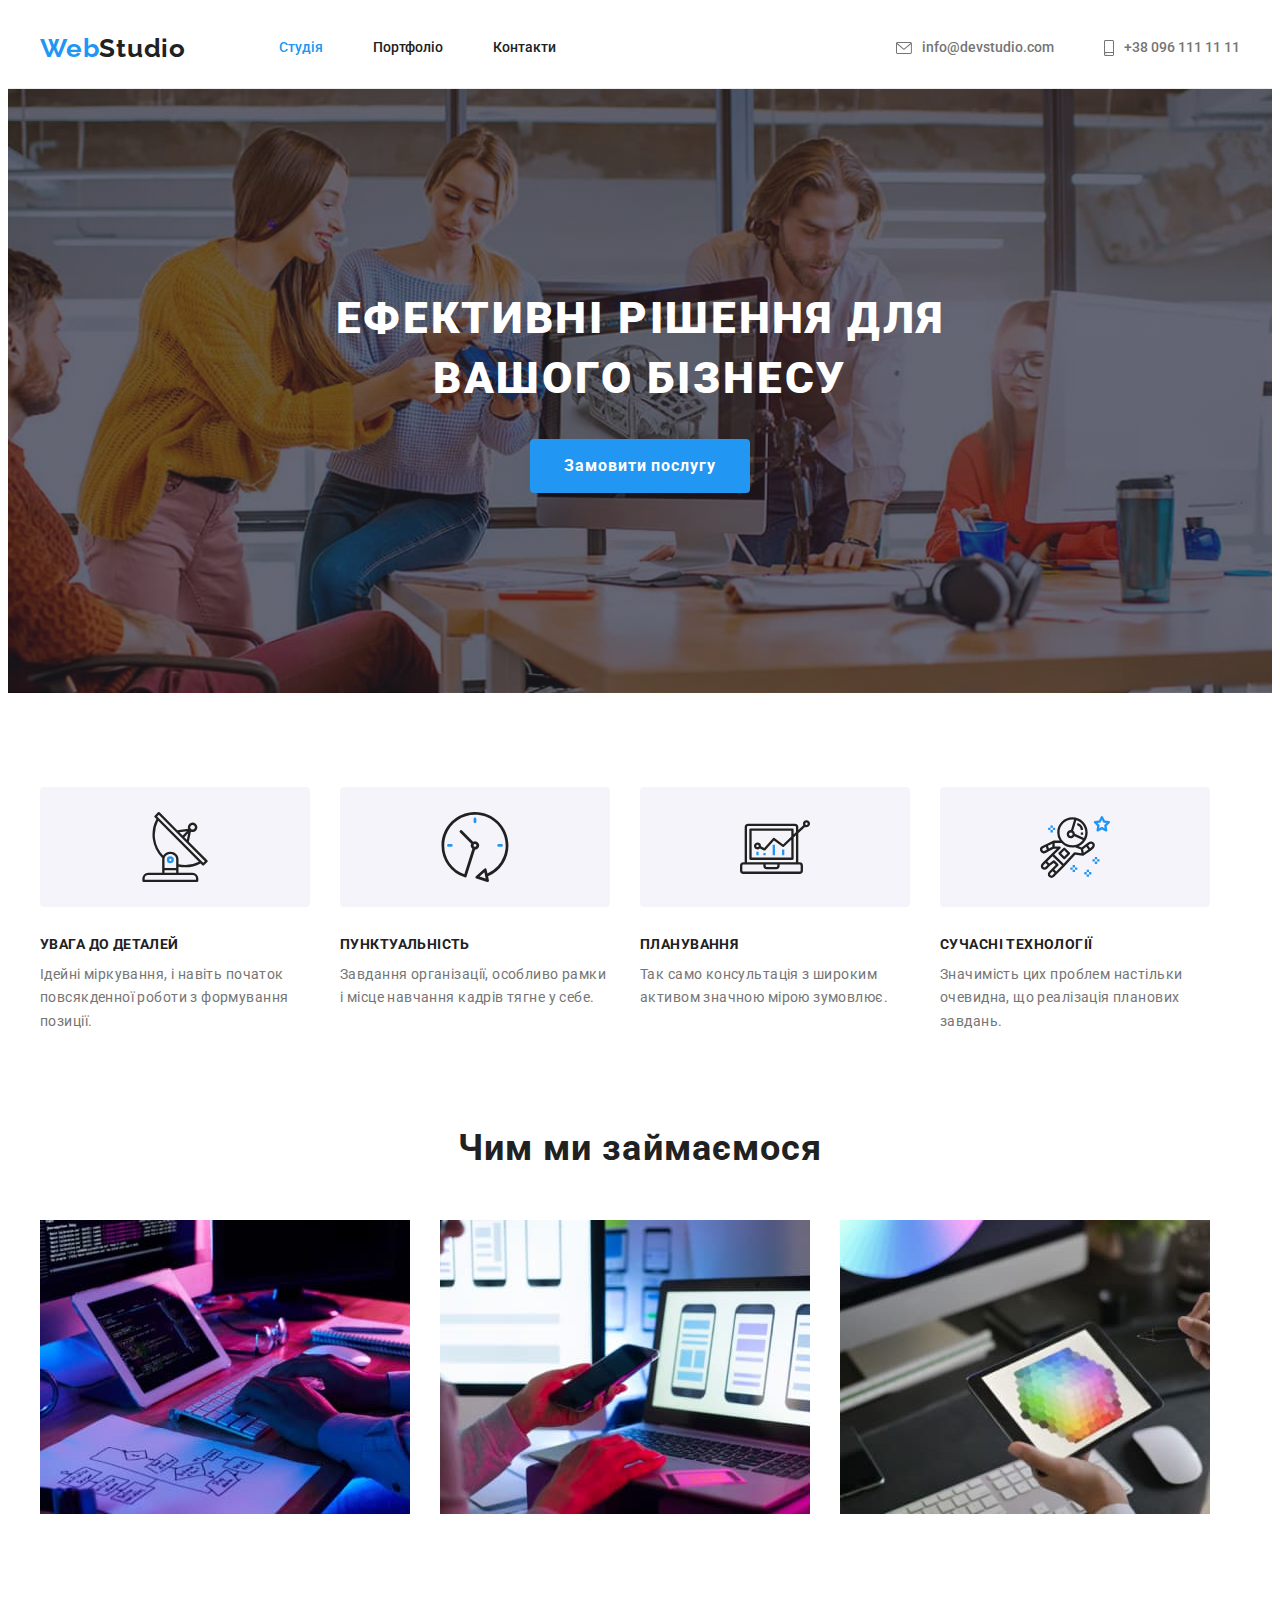
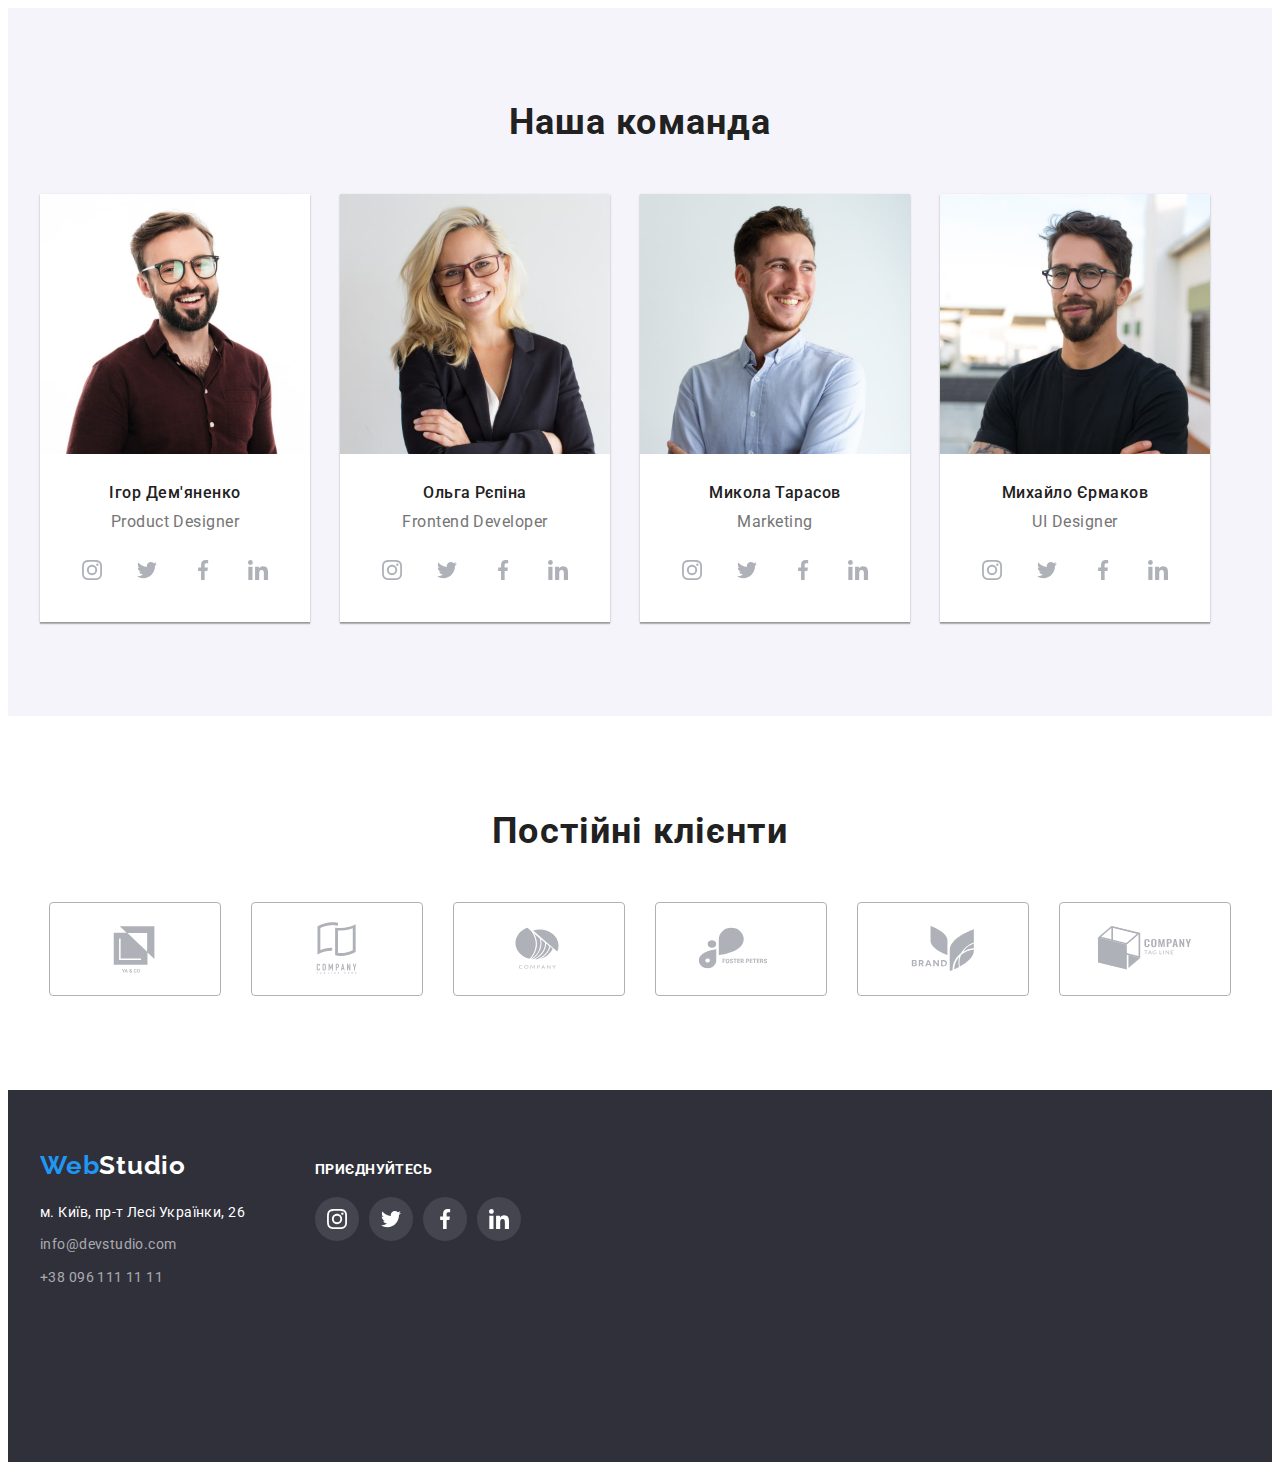
==== index.html @ f84f70e6 "add files" ====
<!DOCTYPE html>
<html lang="uk">
  <head>
    <meta charset="UTF-8" />
    <meta http-equiv="X-UA-Compatible" content="IE=edge" />
    <meta name="viewport" content="width=device-width, initial-scale=1.0" />
    <title>Студія</title>
    <link rel="preconnect" href="https://fonts.googleapis.com" />
    <link rel="preconnect" href="https://fonts.gstatic.com" crossorigin />
    <link
      href="https://fonts.googleapis.com/css2?family=Raleway:wght@700&family=Roboto:wght@400;500;700;900&display=swap"
      rel="stylesheet"
    />
    <link
      rel="stylesheet"
      href="https://cdnjs.cloudflare.com/ajax/libs/modern-normalize/1.1.0/modern-normalize.min.css"
      integrity="sha512-wpPYUAdjBVSE4KJnH1VR1HeZfpl1ub8YT/NKx4PuQ5NmX2tKuGu6U/JRp5y+Y8XG2tV+wKQpNHVUX03MfMFn9Q=="
      crossorigin="anonymous"
      referrerpolicy="no-referrer"
    />
    <link rel="stylesheet" href="./css/styles.css" />
  </head>
  <body>
    <header class="header">
      <div class="container main-nav">
        <nav class="header-navigation main-nav">
          <a class="header-logo" href="./index.html"
            ><span class="part-logo">Web</span>Studio</a
          >
          <ul class="nav-list list">
            <li class="nav-item">
              <a href="./index.html" class="nav-link current">Студія</a>
            </li>
            <li class="nav-item">
              <a href="./portfolio.html" class="nav-link">Портфоліо</a>
            </li>
            <li class="nav-item"><a href="#" class="nav-link">Контакти</a></li>
          </ul>
        </nav>
        <!--contacts header-->
        <ul class="header-list list">
          <li class="header-item">
            <a class="header-link" href="mailto:info@devstudio.com">
              <svg class="icon-mail" width="16px" height="12px">
                <use href="./image/symbol-defs.svg#icon-envelope-hover"></use>
              </svg>
              info@devstudio.com</a>
          </li>
          <li class="header-item"> 
            <a class="header-link" href="tel:+380961111111">
              <svg class="icon-smartphone" width="10px" height="16px">
                <use href="./image/symbol-defs.svg#icon-smartphone"></use>
              </svg>
              +38 096 111 11 11</a>
          </li>
        </ul>
      </div>
    </header>
    <main>
      <!--section caption-->
      <section class="hero">
        <div class="container">
          <h1 class="hero-title title">Ефективні рішення для вашого бізнесу</h1>
          <button type="button" class="hero-btn">Замовити послугу</button>
        </div>
      </section>
      <!--section our features-->
      <section class="features">
        <div class="container">
          <h2 class="visually-hidden title">Наші особливості</h2>
          <ul class="features-list list">
            <li class="features-item">
              <div class="bgr-icon">
                <svg class="icon-features" width="70px" height="70px">
                  <use href="./image/symbol-defs.svg#icon-antenna"></use>
                </svg>
              </div>
              <h3 class="features-subtitle title">Увага до деталей</h3>
              <p class="features-text text">
                Ідейні міркування, і навіть початок повсякденної роботи з
                формування позиції.
              </p>
            </li>
            <li class="features-item">
              <div class="bgr-icon">
                <svg class="icon-features" width="70px" height="70px">
                  <use href="./image/symbol-defs.svg#icon-clock"></use>
                </svg>
              </div>
              <h3 class="features-subtitle title">Пунктуальність</h3>
              <p class="features-text text">
                Завдання організації, особливо рамки і місце навчання кадрів
                тягне у себе.
              </p>
            </li>
            <li class="features-item">
              <div class="bgr-icon">
                <svg class="icon-features" width="70px" height="70px">
                  <use href="./image/symbol-defs.svg#icon-diagram"></use>
                </svg>
              </div>
              <h3 class="features-subtitle title">Планування</h3>
              <p class="features-text text">
                Так само консультація з широким активом значною мірою зумовлює.
              </p>
            </li>
            <li class="features-item">
              <div class="bgr-icon">
                <svg class="icon-features" width="70px" height="70px">
                  <use href="./image/symbol-defs.svg#icon-astronaut"></use>
                </svg>
              </div>
              <h3 class="features-subtitle title">Сучасні технології</h3>
              <p class="features-text text">
                Значимість цих проблем настільки очевидна, що реалізація
                планових завдань.
              </p>
            </li>
          </ul>
        </div>
      </section>
      <!--section our activities-->
      <section class="activities">
        <div class="container">
          <h2 class="activities-title title">Чим ми займаємося</h2>
          <ul class="activities-list list">
            <li class="activities-item">
              <img
                src="./image/programer.jpg"
                alt="Програміст набирає код"
                width="370"
              />
            </li>
            <li class="activities-item">
              <img
                src="./image/designer.jpg"
                alt="Дизайнер працює за ноутбуком"
                width="370"
              />
            </li>
            <li class="activities-item">
              <img
                src="./image/artist.jpg"
                alt="Креативний художник обирає колір"
                width="370"
              />
            </li>
          </ul>
        </div>
      </section>
      <!--section our team-->
      <section class="team">
        <div class="container">
          <h2 class="team-title title">Наша команда</h2>
          <ul class="team-list list">
            <li class="team-item">
              <img
                src="./image/igor.jpg"
                alt="Чоловік у сорочці та окулярах"
                width="270"
              />
              <div class="name-wrap">
                <h3 class="team-name title">Ігор Дем'яненко</h3>
                <p class="team-position text">Product Designer</p>
                <ul class="icon-list list">
                  <li class="icon-item item">
                    <a class="icon-link link" href="https://www.instagram.com/" target="_blank"
                rel="noopener noreferrer nofollow">
                      <svg class="icon-social-team">
                        <use href="./image/symbol-defs.svg#icon-instagram"></use>
                      </svg>
                    </a>
                  </li>
                  <li class="icon-item item">
                    <a class="icon-link link" href="https://twitter.com" target="_blank"
                rel="noopener noreferrer nofollow">
                      <svg class="icon-social-team">
                        <use href="./image/symbol-defs.svg#icon-twitter"></use>
                      </svg>
                    </a>
                  </li>
                  <li class="icon-item item">
                    <a class="icon-link link" href="https://facebook.com" target="_blank"
                rel="noopener noreferrer nofollow">
                      <svg class="icon-social-team">
                        <use href="./image/symbol-defs.svg#icon-facebook"></use>
                      </svg>
                    </a>
                  </li>
                  <li class="icon-item item">
                    <a class="icon-link link" href="https://www.linkedin.com/" target="_blank"
                rel="noopener noreferrer nofollow">
                      <svg class="icon-social-team">
                        <use href="./image/symbol-defs.svg#icon-linkedin"></use>
                      </svg>
                    </a>
                  </li>
                </ul>
              </div>
            </li>
            <li class="team-item">
              <img src="./image/olga.jpg" alt="Жінка в окулярах" width="270" />
              <div class="name-wrap">
                <h3 class="team-name title">Ольга Рєпіна</h3>
                <p class="team-position text">Frontend Developer</p>
                <ul class="icon-list list">
                  <li class="icon-item item">
                    <a class="icon-link link" href="https://www.instagram.com/" target="_blank"
                rel="noopener noreferrer nofollow">
                      <svg class="icon-social-team">
                        <use href="./image/symbol-defs.svg#icon-instagram"></use>
                      </svg>
                    </a>
                  </li>
                  <li class="icon-item item">
                    <a class="icon-link link" href="https://twitter.com" target="_blank"
                rel="noopener noreferrer nofollow">
                      <svg class="icon-social-team">
                        <use href="./image/symbol-defs.svg#icon-twitter"></use>
                      </svg>
                    </a>
                  </li>
                  <li class="icon-item item">
                    <a class="icon-link link" href="https://facebook.com" target="_blank"
                rel="noopener noreferrer nofollow">
                      <svg class="icon-social-team">
                        <use href="./image/symbol-defs.svg#icon-facebook"></use>
                      </svg>
                    </a>
                  </li>
                  <li class="icon-item item">
                    <a class="icon-link link" href="https://www.linkedin.com/" target="_blank"
                rel="noopener noreferrer nofollow">
                      <svg class="icon-social-team">
                        <use href="./image/symbol-defs.svg#icon-linkedin"></use>
                      </svg>
                    </a>
                  </li>
                </ul>
              </div>
            </li>
            <li class="team-item">
              <img
                src="./image/nick.jpg"
                alt="Чоловік у світлій сорочці"
                width="270"
              />
              <div class="name-wrap">
                <h3 class="team-name title">Микола Тарасов</h3>
                <p class="team-position text">Marketing</p>
                <ul class="icon-list list">
                  <li class="icon-item item">
                    <a class="icon-link link" href="https://www.instagram.com/" target="_blank"
                rel="noopener noreferrer nofollow">
                      <svg class="icon-social-team">
                        <use href="./image/symbol-defs.svg#icon-instagram"></use>
                      </svg>
                    </a>
                  </li>
                  <li class="icon-item item">
                    <a class="icon-link link" href="https://twitter.com" target="_blank"
                rel="noopener noreferrer nofollow">
                      <svg class="icon-social-team">
                        <use href="./image/symbol-defs.svg#icon-twitter"></use>
                      </svg>
                    </a>
                  </li>
                  <li class="icon-item item">
                    <a class="icon-link link" href="https://facebook.com" target="_blank"
                rel="noopener noreferrer nofollow">
                      <svg class="icon-social-team">
                        <use href="./image/symbol-defs.svg#icon-facebook"></use>
                      </svg>
                    </a>
                  </li>
                  <li class="icon-item item">
                    <a class="icon-link link" href="https://www.linkedin.com/" target="_blank"
                rel="noopener noreferrer nofollow">
                      <svg class="icon-social-team">
                        <use href="./image/symbol-defs.svg#icon-linkedin"></use>
                      </svg>
                    </a>
                  </li>
                </ul>
              </div>
            </li>
            <li class="team-item">
              <img
                src="./image/michael.jpg"
                alt="Чоловік у футболці та окулярах"
                width="270"
              />
              <div class="name-wrap">
                <h3 class="team-name title">Михайло Єрмаков</h3>
                <p class="team-position text">UI Designer</p>
                <ul class="icon-list list">
                  <li class="icon-item item">
                    <a class="icon-link link" href="https://www.instagram.com/" target="_blank"
                rel="noopener noreferrer nofollow">
                      <svg class="icon-social-team">
                        <use href="./image/symbol-defs.svg#icon-instagram"></use>
                      </svg>
                    </a>
                  </li>
                  <li class="icon-item item">
                    <a class="icon-link link" href="https://twitter.com" target="_blank"
                rel="noopener noreferrer nofollow">
                      <svg class="icon-social-team">
                        <use href="./image/symbol-defs.svg#icon-twitter"></use>
                      </svg>
                    </a>
                  </li>
                  <li class="icon-item item">
                    <a class="icon-link link" href="https://facebook.com" target="_blank"
                rel="noopener noreferrer nofollow">
                      <svg class="icon-social-team">
                        <use href="./image/symbol-defs.svg#icon-facebook"></use>
                      </svg>
                    </a>
                  </li>
                  <li class="icon-item item">
                    <a class="icon-link link" href="https://www.linkedin.com/" target="_blank"
                rel="noopener noreferrer nofollow">
                      <svg class="icon-social-team">
                        <use href="./image/symbol-defs.svg#icon-linkedin"></use>
                      </svg>
                    </a>
                  </li>
                </ul>
              </div>
            </li>
          </ul>
        </div>
      </section>
      <section  class="customers">
        <div class="container">
          <h2 class="title-customers">Постійні клієнти</h2>
          <ul class="list-customers list">
            <li class="item-customers item">
              <a class="link-customers link" href="#">
                <svg class="icon-customers">
                  <use href="./image/symbol-defs.svg#icon-ya-co"></use>
                </svg>
              </a>
            </li>
            <li class="item-customers item">
              <a class="link-customers link" href="#">
                <svg class="icon-customers">
                  <use href="./image/symbol-defs.svg#icon-com-tag-line"></use>
                </svg>
              </a>
            </li>
            <li class="item-customers item">
              <a class="link-customers link" href="#">
                <svg class="icon-customers">
                  <use href="./image/symbol-defs.svg#icon-company"></use>
                </svg>
              </a>
            </li>
            <li class="item-customers item">
              <a class="link-customers link" href="#">
                <svg class="icon-customers">
                  <use href="./image/symbol-defs.svg#icon-foster-peters"></use>
                </svg>
              </a>
            </li>
            <li class="item-customers item">
              <a class="link-customers link" href="#">
                <svg class="icon-customers">
                  <use href="./image/symbol-defs.svg#icon-brand"></use>
                </svg>
              </a>
            </li>
            <li class="item-customers item">
              <a class="link-customers link" href="#">
                <svg class="icon-customers">
                  <use href="./image/symbol-defs.svg#icon-tag-line"></use>
                </svg>
              </a>
            </li>
          </ul>
        </div>
      </section>
    </main>
    <!--contacts footer-->
    <footer class="footer">
      <div class="footer-wrap container">
        <div class="footer-contacts">
          <a class="footer-logo" href="./index.html">
            <span class="footer-part-logo">Web</span>Studio</a>
          <address class="footer-address">
            <ul class="footer-list list">
              <li class="footer-item">
                <a
                  class="address-name"
                  href="https://goo.gl/maps/CPtrU1FHBa2aNyZL9"
                  target="_blank"
                  rel="noopener noreferrer nofollow"
                  >м. Київ, пр-т Лесі Українки, 26</a
                >
              </li>
              <li class="footer-item">
                <a class="footer-link" href="mailto:info@devstudio.com"
                  >info@devstudio.com</a
                >
              </li>
              <li class="footer-item">
                <a class="footer-link" href="tel:+380961111111"
                  >+38 096 111 11 11</a
                >
              </li>
            </ul>
          </address>
        </div>
        <div class="footer-social">
          <h2 class="title-social">Приєднуйтесь</h2>
          <ul class="icon-list-footer list">
            <li class="icon-item-footer item">
              <a class="icon-link-footer link" href="https://www.instagram.com/" target="_blank"
                rel="noopener noreferrer nofollow">
                <svg class="icon-social-footer">
                  <use href="./image/symbol-defs.svg#icon-instagram"></use>
                </svg>
              </a>
            </li>
            <li class="icon-item-footer item">
              <a class="icon-link-footer link" href="https://twitter.com" target="_blank"
                rel="noopener noreferrer nofollow">
                <svg class="icon-social-footer">
                  <use href="./image/symbol-defs.svg#icon-twitter"></use>
                </svg>
              </a>
            </li>
            <li class="icon-item-footer item">
              <a class="icon-link-footer link" href="https://facebook.com" target="_blank"
                rel="noopener noreferrer nofollow">
                <svg class="icon-social-footer">
                  <use href="./image/symbol-defs.svg#icon-facebook"></use>
                </svg>
              </a>
            </li>
            <li class="icon-item-footer item">
              <a class="icon-link-footer link" href="https://www.linkedin.com/" target="_blank"
                rel="noopener noreferrer nofollow">
                <svg class="icon-social-footer">
                  <use href="./image/symbol-defs.svg#icon-linkedin"></use>
                </svg>
              </a>
            </li>
          </ul>
        </div>
      </div>
    </footer>
  </body>
</html>
---- css/styles.css ----
/*html {
  box-sizing: border-box;
}

*,
*::before,
*::after {
  box-sizing: inherit;
}*/

:root {
  --primary-text-color: #212121;
  --secondary-text-color: #757575;
  --transparent-text-color: rgba(255, 255, 255, 0.6);

  --white-color: #ffffff;
  --blue-color: #2196f3;

  --secondary-background-color: #2f303a;
  --section-background-color: #f5f4fa;
  --accent-btn-background-color: #188ce8;

  --border-header-color: #ececec;
  --border-carts-color: #eeeeee;

  --icon-color: #AFB1B8;
  --icon-bgr-soc: rgba(255, 255, 255, 0.1);

  --card-set-gap: 30px;
}

/*------------BODY------------*/
body {
  font-family: "Roboto", sans-serif;
  color: var(--primary-text-color);
  background-color: var(--white-color);
}

img {
  display: block;
  max-width: 100%;
  height: auto;
}

p,
h1,
h2,
h3,
h4,
h5,
h6 {
  margin: 0;
}

ul,
ol {
  margin: 0;
  padding-left: 0;
}

/*-----------Utilities-----------*/

.list {
  list-style-type: none;
}

.container {
  width: 1200px;
  margin-left: auto;
  margin-right: auto;
  padding-left: 15px;
  padding-right: 15px;
  /*background-color: rgb(127, 214, 210);*/

  
}

/*------------HEADER------------*/
.header {
  border-bottom: 1px solid var(--border-header-color);
}

.nav-list .nav-link.current {
  color: var(--blue-color);
}

.main-nav {
  display: flex;
  align-items: center;
}

.header-logo {
  margin-right: 93px;

  font-family: "Raleway", sans-serif;
  font-weight: 700;
  font-size: 26px;
  line-height: 1.19;
  text-decoration: none;
  letter-spacing: 0.03em;
  color: var(--primary-text-color);
}

.part-logo {
  color: var(--blue-color);
}

.nav-list {
  display: flex;
}

.nav-item + .nav-item {
  margin-left: 50px;
}

.nav-link:hover,
.nav-link:focus {
  color: var(--blue-color);
}

.nav-link {
  display: block;
  padding-top: 32px;
  padding-bottom: 32px;

  text-decoration: none;
  font-weight: 500;
  font-size: 14px;
  line-height: 1.14;
  color: var(--primary-text-color);
}

.header-list {
  margin-left: auto;
  display: flex;
  align-items: center;
}

.header-item + .header-item {
  margin-left: 50px;
}

.header-item {
  list-style-type: none;
}

.header-link {
  display: flex;
  align-items: center;
  padding-top: 32px;
  padding-bottom: 32px;
  gap: 10px;

  text-decoration: none;
  font-weight: 500;
  font-size: 14px;
  line-height: 1.14;
  color: var(--secondary-text-color);
  background-size: contain;
}


.icon-mail, .icon-smartphone {
  fill: currentColor;
}

.header-link:hover,
.header-link:focus {
  color: var(--blue-color);
}

/*------------FOOTER-----------*/
.footer {
  background-color: var(--secondary-background-color);
  height: 252px;
  padding-top: 60px;
  padding-bottom: 60px;
}

.footer-wrap {
  display: flex;
  align-items: baseline;
}

.footer-contacts {
  margin-right: 70px;
}

.footer-logo {
  font-family: "Raleway", sans-serif;
  font-weight: 700;
  font-size: 26px;
  line-height: 1.19;
  text-decoration: none;
  letter-spacing: 0.03em;
  color: var(--white-color);
}

.footer-part-logo {
  color: var(--blue-color);
}

.footer-address {
  margin-top: 20px;
}

.address-name:hover,
.address-name:focus {
  color: var(--blue-color);
}

.address-name {
  text-decoration: none;
  font-style: normal;
  font-size: 14px;
  line-height: 1.71;
  letter-spacing: 0.03em;
  color: var(--white-color);
}

.footer-item + .footer-item {
  margin-top: 9px;
}

.footer-item {
  text-decoration: none;
}

.footer-link {
  text-decoration: none;
  font-style: normal;
  font-size: 14px;
  line-height: 1.71;
  letter-spacing: 0.03em;
  color: var(--transparent-text-color);
}

.footer-link:hover,
.footer-link:focus {
  color: var(--blue-color);
}

.title-social {
  margin-bottom: 20px;

  font-weight: 700;
  font-size: 14px;
  line-height: 16px;
  letter-spacing: 0.03em;
  text-transform: uppercase;
  color: var(--white-color);
}

.icon-list-footer {
  display: flex;
  justify-content: space-between;
  gap: 10px;

}

.icon-item-footer {
  display: flex;
  width: 44px;
  height: 44px;
}

.icon-link-footer {
  display: flex;
  align-items: center;
  justify-content: center;
  border-radius: 50%;

  margin-bottom: var(--card-set-gap);
  width: 44px;
  height: 44px;
  color: var(--white-color);
  background-color: var(--icon-bgr-soc);
}

.icon-link-footer:hover,
.icon-link-footer:focus {
  background-color: var(--blue-color);
}

.icon-social-footer {
  fill: currentColor;
  width: 20px;
  height: 20px;
}

/*------------------------------------СТУДІЯ-----------------------------------*/

/*------------HERO------------*/
.hero {
  background-color: #C4C4C4;;
  background-image: linear-gradient(
    rgba(47, 48, 58, 0.4),
    rgba(47, 48, 58, 0.4)), 
    url("../image/Img.jpg"); 
  background-position: center;
  background-size: cover;
  background-repeat: no-repeat;

  max-width: 1600px;

  margin-left: auto;
  margin-right: auto;
  padding-top: 200px;
  padding-bottom: 200px;
  text-align: center;
}

.hero-title {
  flex-wrap: wrap;
  margin-right: auto;
  margin-left: auto;
  margin-bottom: var(--card-set-gap);

  max-width: 696px;
  font-weight: 900;
  font-size: 44px;
  line-height: 1.36;
  text-align: center;
  letter-spacing: 0.06em;
  text-transform: uppercase;
  color: var(--white-color);
}

.hero-btn:hover,
.hero-btn:focus {
  background-color: var(--accent-btn-background-color);
  cursor: pointer;
  border-color: transparent;
}

.hero-btn {
padding: 10px 32px;

  border-radius: 4px;
  border-color: transparent;
  font-family: inherit;
  font-weight: 700;
  font-size: 16px;
  line-height: 1.87;
  letter-spacing: 0.06em;
  color: var(--white-color);
  background-color: var(--blue-color);
}

/*------------------ПРИХОВАНИЙ ЗАГОЛОВОК------------*/
.visually-hidden {
  position: absolute;
  white-space: nowrap;
  width: 1px;
  height: 1px;
  overflow: hidden;
  border: 0;
  padding: 0;
  clip: rect(0 0 0 0);
  clip-path: inset(50%);
  margin: -1px;
}

/*------------OUR FEATURES------------*/
.features {
  padding-top: 94px;
  padding-bottom: 94px;
}

.features-list {
  display: flex;
  flex-wrap: wrap;
}

.features-item + .features-item {
  margin-left: var(--card-set-gap);
}

.features-item {
  list-style-type: none;
  width: 270px;
}

.bgr-icon {
  display: flex;
  align-items: center;
  justify-content: center;
  
  margin-bottom: var(--card-set-gap);
  height: 120px;
  background: var(--section-background-color);
  border-radius: 4px;
}


.features-subtitle {
  margin-bottom: 10px;

  font-size: 14px;
  line-height: 1.14;
  letter-spacing: 0.03em;
  text-transform: uppercase;
}

.features-text {
  font-size: 14px;
  line-height: 1.71;
  letter-spacing: 0.03em;
  color: var(--secondary-text-color);
}

/*------------OUR ACTIVITIES-----------*/
.activities {
  padding-bottom: 94px;
}

.activities-list {
  display: flex;
}

.activities-item + .activities-item {
  margin-left: var(--card-set-gap);
}

.activities-title {
  margin-bottom: 50px;

  font-size: 36px;
  line-height: 1.16;
  text-align: center;
  letter-spacing: 0.03em;
}

.activities-item {
  list-style-type: none;
}

/*------------OUR TEAM-----------*/
.team {
  background-color: var(--section-background-color);
  padding-top: 94px;
  padding-bottom: 94px;
}

.team-list {
  display: flex;
}

.team-item + .team-item {
  margin-left: var(--card-set-gap);
}

.team-title {
  margin-bottom: 50px;

  font-size: 36px;
  line-height: 1.16;
  text-align: center;
  letter-spacing: 0.03em;
}

.team-item {
  list-style-type: none;
  background-color: var(--white-color);
  box-shadow: 0px 1px 3px rgba(0, 0, 0, 0.12), 0px 1px 1px rgba(0, 0, 0, 0.14), 0px 2px 1px rgba(0, 0, 0, 0.2);
}

.name-wrap {
  padding: var(--card-set-gap);
}

.team-name {
  margin-bottom: 10px;

  font-weight: 500;
  font-size: 16px;
  line-height: 1.18;
  text-align: center;
  letter-spacing: 0.03em;
}

.team-position {
  font-size: 16px;
  line-height: 1.18;
  color: var(--secondary-text-color);
  text-align: center;
  letter-spacing: 0.03em;
  margin-bottom: 16px;
}

.icon-list {
display: flex;
justify-content: space-between;
gap: 10px;

}

.icon-item {
  display: flex;
  width: 44px;
  height: 44px;
}

.icon-link {
  display: flex;
  align-items: center;
  justify-content: center;
  border-radius: 50%;

  width: 44px;
  height: 44px;
  color: var(--icon-color);
}

.icon-link:hover,
.icon-link:focus {
  background-color: var(--blue-color);
  color: var(--white-color);
}  

.icon-social-team {
  fill: currentColor;
  width: 20px;
  height: 20px;
}

/*----------Regular customers------------------*/

.customers {
  padding-top: 94px;
  padding-bottom: 94px;
}

.title-customers {
  margin-bottom: 50px;

  font-weight: 700;
  font-size: 36px;
  line-height: 42px;
  text-align: center;
  letter-spacing: 0.03em;
}

.list-customers {
  display: flex;
  justify-content: center;
  margin-right: auto;
  margin-left: auto;
}

.item-customers + .item-customers {
  margin-left: var(--card-set-gap);
}

.link-customers {
  display: flex;
  align-items: center;
  justify-content: center;
  width: 170px;
  height: 92px;
  border: 1px solid var(--icon-color);
  border-radius: 4px;
  color: var(--icon-color);
}

.link-customers:hover,
.link-customers:focus {
border-color: var(--blue-color);
color: var(--blue-color);
}

.icon-customers {
  fill: currentColor;
  width: 106px;
  height: 60px;
}



/*----------------------------------ПОРТФОЛІО--------------------------------*/

/*----------section main-------------*/
.section {
  padding-top: 94px;
  padding-bottom: 94px;
}

.list-btn {
  display: flex;
  align-items: center;
  justify-content: center;
  margin-right: auto;
  margin-left: auto;
  margin-bottom: 50px;

  list-style-type: none;
}

.item-btn + .item-btn {
  margin-left: 8px;
}

.btn-filter:hover,
.btn-filter:focus {
  background-color: var(--blue-color);
  color: var(--white-color);
  cursor: pointer;
  border-color: transparent;
  box-shadow: 0px 3px 1px rgba(0, 0, 0, 0.1), 0px 1px 2px rgba(0, 0, 0, 0.08), 0px 2px 2px rgba(0, 0, 0, 0.12);
}

.list-btn .btn-filter.current {
  background-color: var(--blue-color);
}

.btn-filter {
  border-radius: 4px;
  border-color: transparent;
  padding: 6px 22px;

  font-family: inherit;
  font-weight: 500;
  font-size: 16px;
  line-height: 1.62;
  text-align: center;
  letter-spacing: 0.03em;
  background-color: var(--section-background-color);
}

.list-projects {
  display: flex;
  flex-wrap: wrap;
  list-style-type: none;

  margin-left: calc(-1 * var(--card-set-gap));
  margin-top: calc(-1 * var(--card-set-gap));
}

.item-projects {
  flex-basis: calc(100% / 3 - var(--card-set-gap));

  margin-left: var(--card-set-gap);
  margin-top: var(--card-set-gap);
}

.link-projects {
  display: block;
  text-decoration: none;
}

.cart-content {
  padding: 20px 24px;  
  border-left: 1px solid var(--border-carts-color);
  border-right: 1px solid var(--border-carts-color);
  border-bottom: 1px solid var(--border-carts-color);
}

.link-projects:focus,
.link-projects:hover {
  box-shadow: 0px 1px 1px rgba(0, 0, 0, 0.12), 0px 4px 4px rgba(0, 0, 0, 0.06), 1px 4px 6px rgba(0, 0, 0, 0.16);
}

.subtitle-projects {
  margin-bottom: 4px;
  font-size: 18px;
  line-height: 2;
  letter-spacing: 0.06em;
  color: var(--primary-text-color);
}

.text-projects {
  font-size: 16px;
  line-height: 1.88;
  letter-spacing: 0.03em;
  color: var(--secondary-text-color);
}
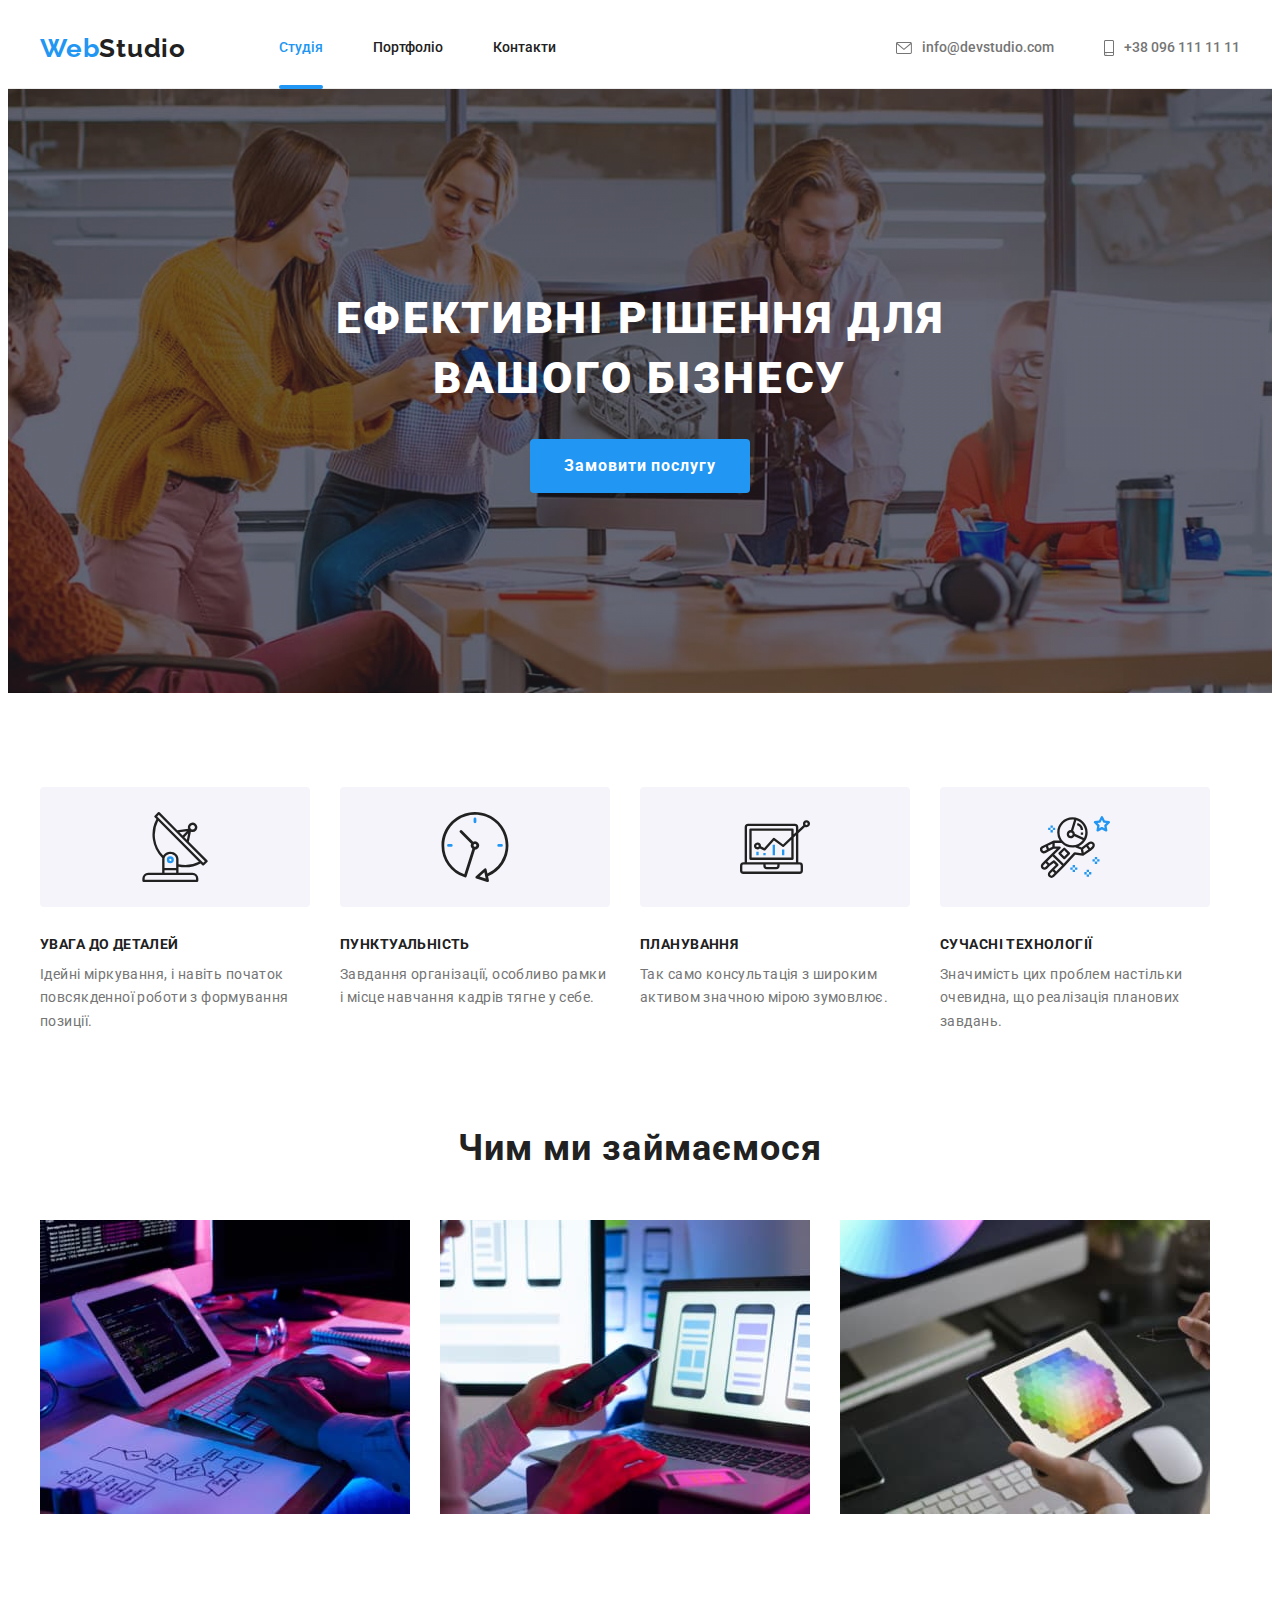
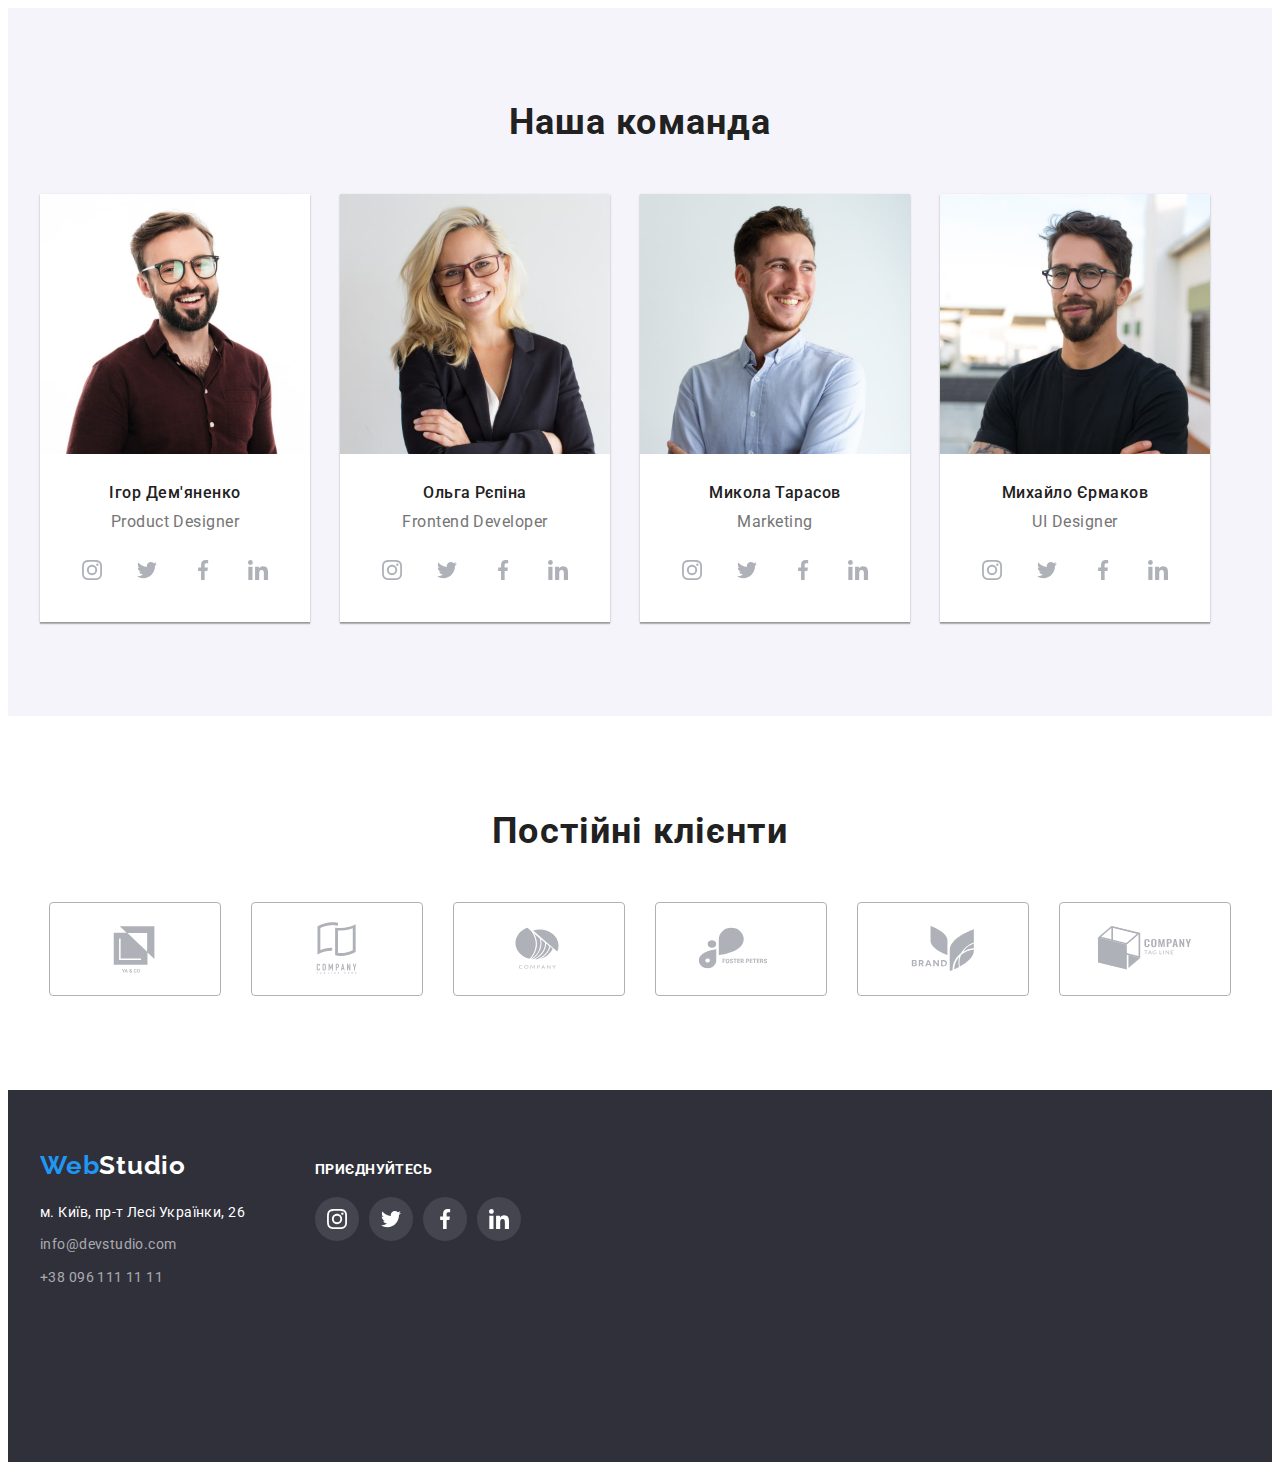
==== commit 4ba37e4f: "add animation" ====
--- a/index.html
+++ b/index.html
@@ -29,25 +29,25 @@
           >
           <ul class="nav-list list">
             <li class="nav-item">
-              <a href="./index.html" class="nav-link current">Студія</a>
+              <a href="./index.html" class="nav-link current link">Студія</a>
             </li>
             <li class="nav-item">
-              <a href="./portfolio.html" class="nav-link">Портфоліо</a>
-            </li>
-            <li class="nav-item"><a href="#" class="nav-link">Контакти</a></li>
+              <a href="./portfolio.html" class="nav-link link">Портфоліо</a>
+            </li>
+            <li class="nav-item"><a href="#" class="nav-link link">Контакти</a></li>
           </ul>
         </nav>
         <!--contacts header-->
         <ul class="header-list list">
           <li class="header-item">
-            <a class="header-link" href="mailto:info@devstudio.com">
+            <a class="header-link link" href="mailto:info@devstudio.com">
               <svg class="icon-mail" width="16px" height="12px">
                 <use href="./image/symbol-defs.svg#icon-envelope-hover"></use>
               </svg>
               info@devstudio.com</a>
           </li>
           <li class="header-item"> 
-            <a class="header-link" href="tel:+380961111111">
+            <a class="header-link link" href="tel:+380961111111">
               <svg class="icon-smartphone" width="10px" height="16px">
                 <use href="./image/symbol-defs.svg#icon-smartphone"></use>
               </svg>
@@ -400,12 +400,12 @@
                 >
               </li>
               <li class="footer-item">
-                <a class="footer-link" href="mailto:info@devstudio.com"
+                <a class="footer-link link" href="mailto:info@devstudio.com"
                   >info@devstudio.com</a
                 >
               </li>
               <li class="footer-item">
-                <a class="footer-link" href="tel:+380961111111"
+                <a class="footer-link link" href="tel:+380961111111"
                   >+38 096 111 11 11</a
                 >
               </li>
--- a/css/styles.css
+++ b/css/styles.css
@@ -23,10 +23,11 @@
   --border-header-color: #ececec;
   --border-carts-color: #eeeeee;
 
-  --icon-color: #AFB1B8;
+  --icon-color: #afb1b8;
   --icon-bgr-soc: rgba(255, 255, 255, 0.1);
 
   --card-set-gap: 30px;
+  --card-background-color: rgba(33, 150, 243, 0.9);
 }
 
 /*------------BODY------------*/
@@ -71,8 +72,6 @@
   padding-left: 15px;
   padding-right: 15px;
   /*background-color: rgb(127, 214, 210);*/
-
-  
 }
 
 /*------------HEADER------------*/
@@ -123,11 +122,26 @@
   padding-top: 32px;
   padding-bottom: 32px;
 
+  position: relative;
+
   text-decoration: none;
   font-weight: 500;
   font-size: 14px;
   line-height: 1.14;
   color: var(--primary-text-color);
+  transition: color 250ms cubic-bezier(0.4, 0, 0.2, 1);
+}
+
+.nav-link.current::after {
+  content: "";
+  position: absolute;
+  width: 100%;
+  height: 4px;
+  background-color: var(--blue-color);
+  border-radius: 2px;
+  left: 0;
+  /* top: 96% */
+  bottom: -1%;
 }
 
 .header-list {
@@ -157,10 +171,11 @@
   line-height: 1.14;
   color: var(--secondary-text-color);
   background-size: contain;
-}
-
-
-.icon-mail, .icon-smartphone {
+  transition: color 250ms cubic-bezier(0.4, 0, 0.2, 1);
+}
+
+.icon-mail,
+.icon-smartphone {
   fill: currentColor;
 }
 
@@ -216,6 +231,7 @@
   line-height: 1.71;
   letter-spacing: 0.03em;
   color: var(--white-color);
+  transition: color 250ms cubic-bezier(0.4, 0, 0.2, 1);
 }
 
 .footer-item + .footer-item {
@@ -233,6 +249,7 @@
   line-height: 1.71;
   letter-spacing: 0.03em;
   color: var(--transparent-text-color);
+  transition: color 250ms cubic-bezier(0.4, 0, 0.2, 1);
 }
 
 .footer-link:hover,
@@ -255,7 +272,6 @@
   display: flex;
   justify-content: space-between;
   gap: 10px;
-
 }
 
 .icon-item-footer {
@@ -275,6 +291,7 @@
   height: 44px;
   color: var(--white-color);
   background-color: var(--icon-bgr-soc);
+  transition: background-color 250ms cubic-bezier(0.4, 0, 0.2, 1);
 }
 
 .icon-link-footer:hover,
@@ -292,11 +309,12 @@
 
 /*------------HERO------------*/
 .hero {
-  background-color: #C4C4C4;;
+  background-color: #c4c4c4;
   background-image: linear-gradient(
-    rgba(47, 48, 58, 0.4),
-    rgba(47, 48, 58, 0.4)), 
-    url("../image/Img.jpg"); 
+      rgba(47, 48, 58, 0.4),
+      rgba(47, 48, 58, 0.4)
+    ),
+    url("../image/Img.jpg");
   background-position: center;
   background-size: cover;
   background-repeat: no-repeat;
@@ -334,7 +352,7 @@
 }
 
 .hero-btn {
-padding: 10px 32px;
+  padding: 10px 32px;
 
   border-radius: 4px;
   border-color: transparent;
@@ -345,6 +363,7 @@
   letter-spacing: 0.06em;
   color: var(--white-color);
   background-color: var(--blue-color);
+  transition: background-color 250ms cubic-bezier(0.4, 0, 0.2, 1);
 }
 
 /*------------------ПРИХОВАНИЙ ЗАГОЛОВОК------------*/
@@ -385,13 +404,12 @@
   display: flex;
   align-items: center;
   justify-content: center;
-  
+
   margin-bottom: var(--card-set-gap);
   height: 120px;
   background: var(--section-background-color);
   border-radius: 4px;
 }
-
 
 .features-subtitle {
   margin-bottom: 10px;
@@ -462,7 +480,8 @@
 .team-item {
   list-style-type: none;
   background-color: var(--white-color);
-  box-shadow: 0px 1px 3px rgba(0, 0, 0, 0.12), 0px 1px 1px rgba(0, 0, 0, 0.14), 0px 2px 1px rgba(0, 0, 0, 0.2);
+  box-shadow: 0px 1px 3px rgba(0, 0, 0, 0.12), 0px 1px 1px rgba(0, 0, 0, 0.14),
+    0px 2px 1px rgba(0, 0, 0, 0.2);
 }
 
 .name-wrap {
@@ -489,10 +508,9 @@
 }
 
 .icon-list {
-display: flex;
-justify-content: space-between;
-gap: 10px;
-
+  display: flex;
+  justify-content: space-between;
+  gap: 10px;
 }
 
 .icon-item {
@@ -510,13 +528,16 @@
   width: 44px;
   height: 44px;
   color: var(--icon-color);
+
+  transition: color 250ms cubic-bezier(0.4, 0, 0.2, 1),
+    background-color 250ms cubic-bezier(0.4, 0, 0.2, 1);
 }
 
 .icon-link:hover,
 .icon-link:focus {
   background-color: var(--blue-color);
   color: var(--white-color);
-}  
+}
 
 .icon-social-team {
   fill: currentColor;
@@ -561,12 +582,15 @@
   border: 1px solid var(--icon-color);
   border-radius: 4px;
   color: var(--icon-color);
+
+  transition: border 250ms cubic-bezier(0.4, 0, 0.2, 1),
+    color 250ms cubic-bezier(0.4, 0, 0.2, 1);
 }
 
 .link-customers:hover,
 .link-customers:focus {
-border-color: var(--blue-color);
-color: var(--blue-color);
+  border-color: var(--blue-color);
+  color: var(--blue-color);
 }
 
 .icon-customers {
@@ -574,8 +598,6 @@
   width: 106px;
   height: 60px;
 }
-
-
 
 /*----------------------------------ПОРТФОЛІО--------------------------------*/
 
@@ -598,6 +620,25 @@
 
 .item-btn + .item-btn {
   margin-left: 8px;
+}
+
+.btn-filter {
+  display: block;
+  border-radius: 4px;
+  border-color: transparent;
+  padding: 6px 22px;
+
+  font-family: inherit;
+  font-weight: 500;
+  font-size: 16px;
+  line-height: 1.62;
+  text-align: center;
+  letter-spacing: 0.03em;
+  background-color: var(--section-background-color);
+
+  transition: background-color 250ms cubic-bezier(0.4, 0, 0.2, 1),
+    color 250ms cubic-bezier(0.4, 0, 0.2, 1),
+    box-shadow 250ms cubic-bezier(0.4, 0, 0.2, 1);
 }
 
 .btn-filter:hover,
@@ -606,25 +647,12 @@
   color: var(--white-color);
   cursor: pointer;
   border-color: transparent;
-  box-shadow: 0px 3px 1px rgba(0, 0, 0, 0.1), 0px 1px 2px rgba(0, 0, 0, 0.08), 0px 2px 2px rgba(0, 0, 0, 0.12);
+  box-shadow: 0px 3px 1px rgba(0, 0, 0, 0.1), 0px 1px 2px rgba(0, 0, 0, 0.08),
+    0px 2px 2px rgba(0, 0, 0, 0.12);
 }
 
 .list-btn .btn-filter.current {
   background-color: var(--blue-color);
-}
-
-.btn-filter {
-  border-radius: 4px;
-  border-color: transparent;
-  padding: 6px 22px;
-
-  font-family: inherit;
-  font-weight: 500;
-  font-size: 16px;
-  line-height: 1.62;
-  text-align: center;
-  letter-spacing: 0.03em;
-  background-color: var(--section-background-color);
 }
 
 .list-projects {
@@ -646,18 +674,42 @@
 .link-projects {
   display: block;
   text-decoration: none;
-}
+  transition: box-shadow 250ms cubic-bezier(0.4, 0, 0.2, 1);
+}
+
+.projects-wrap {
+  position: relative;
+  overflow: hidden;
+}
+
+.projects-link-text {
+position: absolute;
+top: 0;
+left: 0;
+padding: 63px 24px;
+
+display: flex;
+height: 100%;
+font-size: 18px;
+line-height: 1.56px;
+letter-spacing: 0.03em;
+color: var(--white-color);
+background-color: var(--card-background-color);
+}
+
 
 .cart-content {
-  padding: 20px 24px;  
+  padding: 20px 24px;
   border-left: 1px solid var(--border-carts-color);
   border-right: 1px solid var(--border-carts-color);
   border-bottom: 1px solid var(--border-carts-color);
+  
 }
 
 .link-projects:focus,
 .link-projects:hover {
-  box-shadow: 0px 1px 1px rgba(0, 0, 0, 0.12), 0px 4px 4px rgba(0, 0, 0, 0.06), 1px 4px 6px rgba(0, 0, 0, 0.16);
+  box-shadow: 0px 1px 1px rgba(0, 0, 0, 0.12), 0px 4px 4px rgba(0, 0, 0, 0.06),
+    1px 4px 6px rgba(0, 0, 0, 0.16);
 }
 
 .subtitle-projects {
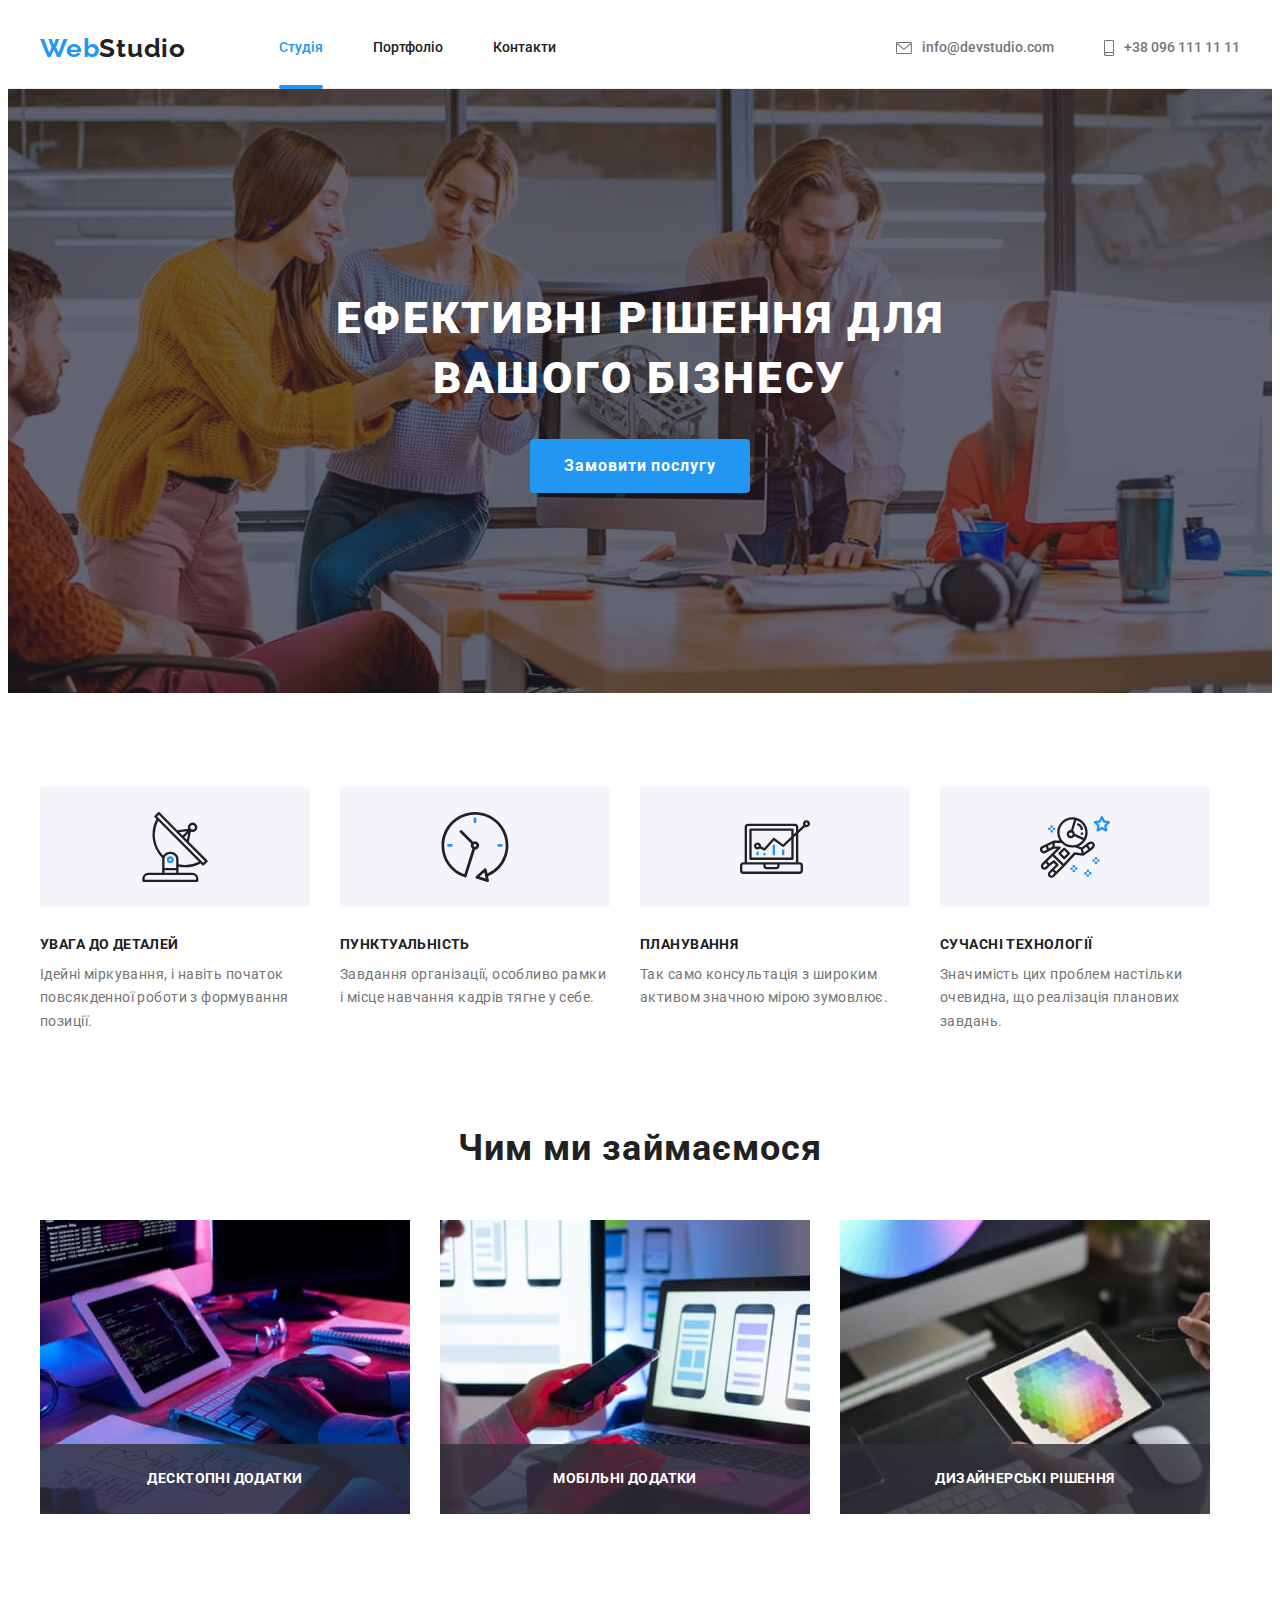
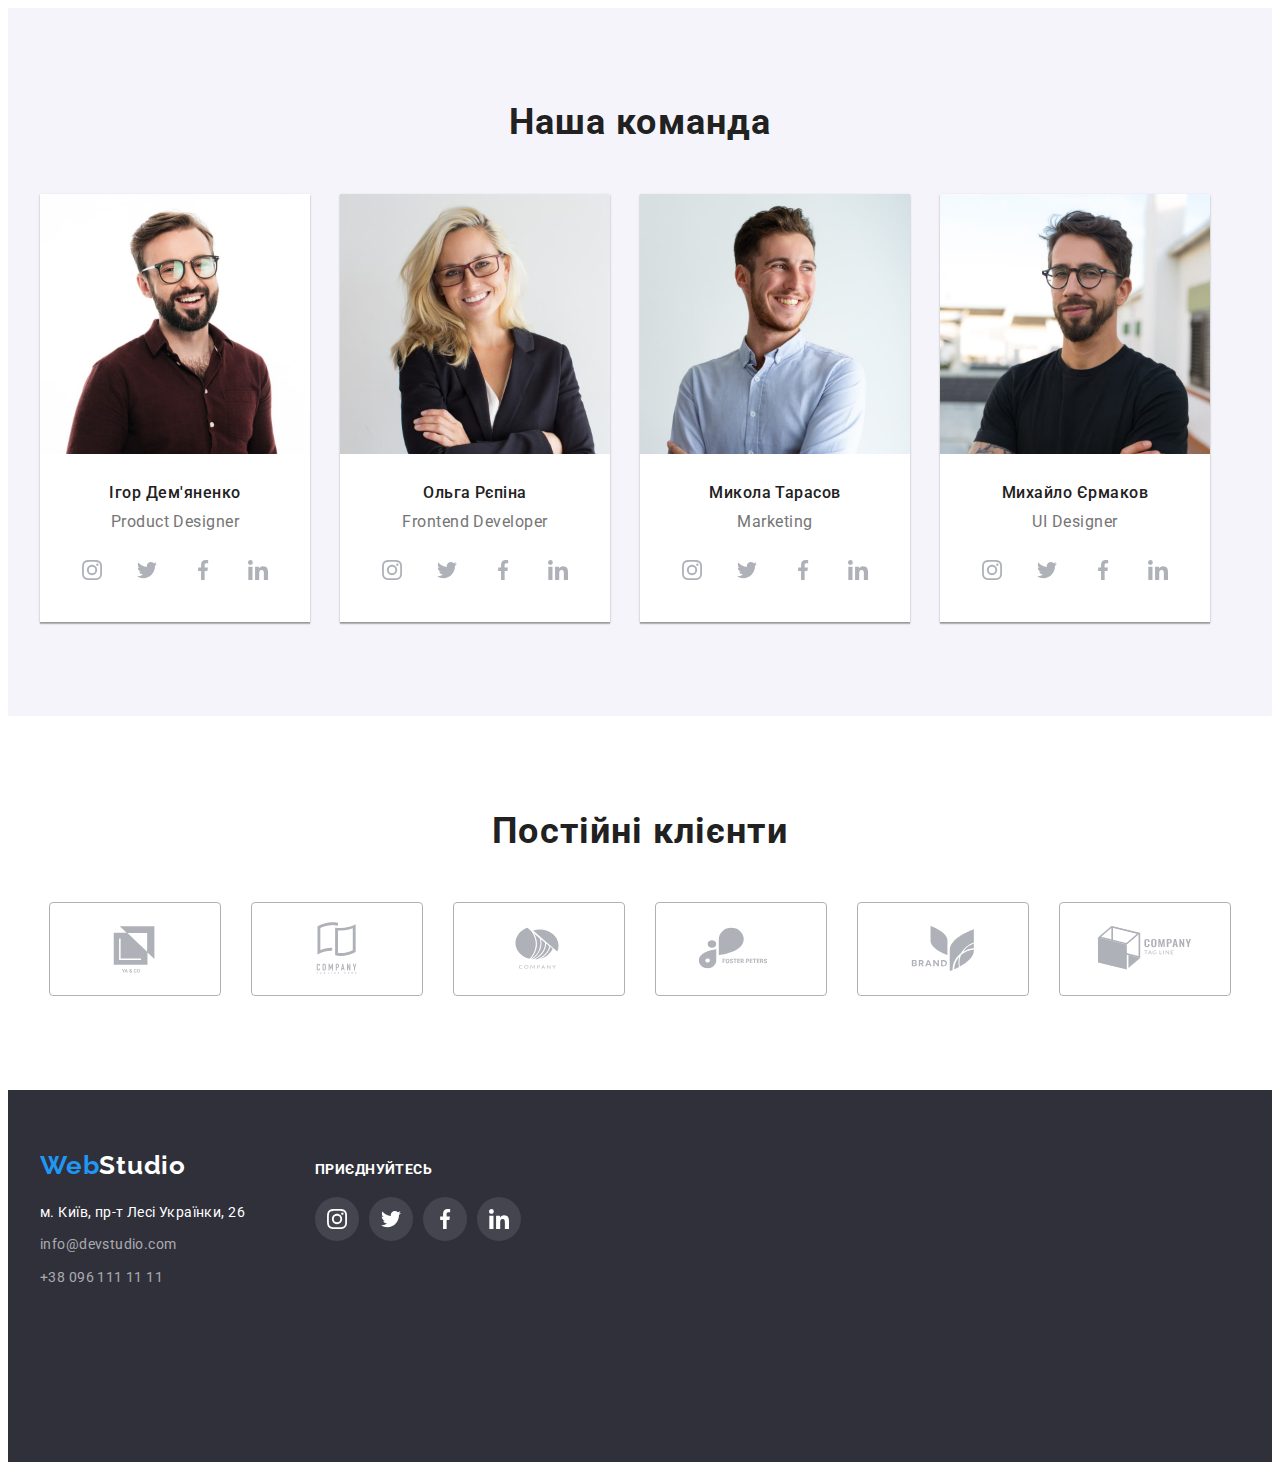
==== commit 4291ec98: "correct mist" ====
--- a/index.html
+++ b/index.html
@@ -34,7 +34,9 @@
             <li class="nav-item">
               <a href="./portfolio.html" class="nav-link link">Портфоліо</a>
             </li>
-            <li class="nav-item"><a href="#" class="nav-link link">Контакти</a></li>
+            <li class="nav-item">
+              <a href="#" class="nav-link link">Контакти</a>
+            </li>
           </ul>
         </nav>
         <!--contacts header-->
@@ -44,14 +46,16 @@
               <svg class="icon-mail" width="16px" height="12px">
                 <use href="./image/symbol-defs.svg#icon-envelope-hover"></use>
               </svg>
-              info@devstudio.com</a>
+              info@devstudio.com</a
+            >
           </li>
-          <li class="header-item"> 
+          <li class="header-item">
             <a class="header-link link" href="tel:+380961111111">
               <svg class="icon-smartphone" width="10px" height="16px">
                 <use href="./image/symbol-defs.svg#icon-smartphone"></use>
               </svg>
-              +38 096 111 11 11</a>
+              +38 096 111 11 11</a
+            >
           </li>
         </ul>
       </div>
@@ -61,7 +65,9 @@
       <section class="hero">
         <div class="container">
           <h1 class="hero-title title">Ефективні рішення для вашого бізнесу</h1>
-          <button type="button" class="hero-btn">Замовити послугу</button>
+          <button type="button" class="hero-btn" data-modal-open>
+            Замовити послугу
+          </button>
         </div>
       </section>
       <!--section our features-->
@@ -125,25 +131,31 @@
           <h2 class="activities-title title">Чим ми займаємося</h2>
           <ul class="activities-list list">
             <li class="activities-item">
+              <div class="wrap-activities">
               <img
                 src="./image/programer.jpg"
                 alt="Програміст набирає код"
                 width="370"
               />
+              <p class="name-activities">Десктопні додатки</p></div>
             </li>
             <li class="activities-item">
+              <div class="wrap-activities">
               <img
                 src="./image/designer.jpg"
                 alt="Дизайнер працює за ноутбуком"
                 width="370"
               />
+              <p class="name-activities">Мобільні додатки</p></div>
             </li>
             <li class="activities-item">
+              <div class="wrap-activities">
               <img
                 src="./image/artist.jpg"
                 alt="Креативний художник обирає колір"
                 width="370"
               />
+              <p class="name-activities">Дизайнерські рішення</p></div>
             </li>
           </ul>
         </div>
@@ -164,32 +176,50 @@
                 <p class="team-position text">Product Designer</p>
                 <ul class="icon-list list">
                   <li class="icon-item item">
-                    <a class="icon-link link" href="https://www.instagram.com/" target="_blank"
-                rel="noopener noreferrer nofollow">
-                      <svg class="icon-social-team">
-                        <use href="./image/symbol-defs.svg#icon-instagram"></use>
-                      </svg>
-                    </a>
-                  </li>
-                  <li class="icon-item item">
-                    <a class="icon-link link" href="https://twitter.com" target="_blank"
-                rel="noopener noreferrer nofollow">
+                    <a
+                      class="icon-link link"
+                      href="https://www.instagram.com/"
+                      target="_blank"
+                      rel="noopener noreferrer nofollow"
+                    >
+                      <svg class="icon-social-team">
+                        <use
+                          href="./image/symbol-defs.svg#icon-instagram"
+                        ></use>
+                      </svg>
+                    </a>
+                  </li>
+                  <li class="icon-item item">
+                    <a
+                      class="icon-link link"
+                      href="https://twitter.com"
+                      target="_blank"
+                      rel="noopener noreferrer nofollow"
+                    >
                       <svg class="icon-social-team">
                         <use href="./image/symbol-defs.svg#icon-twitter"></use>
                       </svg>
                     </a>
                   </li>
                   <li class="icon-item item">
-                    <a class="icon-link link" href="https://facebook.com" target="_blank"
-                rel="noopener noreferrer nofollow">
+                    <a
+                      class="icon-link link"
+                      href="https://facebook.com"
+                      target="_blank"
+                      rel="noopener noreferrer nofollow"
+                    >
                       <svg class="icon-social-team">
                         <use href="./image/symbol-defs.svg#icon-facebook"></use>
                       </svg>
                     </a>
                   </li>
                   <li class="icon-item item">
-                    <a class="icon-link link" href="https://www.linkedin.com/" target="_blank"
-                rel="noopener noreferrer nofollow">
+                    <a
+                      class="icon-link link"
+                      href="https://www.linkedin.com/"
+                      target="_blank"
+                      rel="noopener noreferrer nofollow"
+                    >
                       <svg class="icon-social-team">
                         <use href="./image/symbol-defs.svg#icon-linkedin"></use>
                       </svg>
@@ -205,32 +235,50 @@
                 <p class="team-position text">Frontend Developer</p>
                 <ul class="icon-list list">
                   <li class="icon-item item">
-                    <a class="icon-link link" href="https://www.instagram.com/" target="_blank"
-                rel="noopener noreferrer nofollow">
-                      <svg class="icon-social-team">
-                        <use href="./image/symbol-defs.svg#icon-instagram"></use>
-                      </svg>
-                    </a>
-                  </li>
-                  <li class="icon-item item">
-                    <a class="icon-link link" href="https://twitter.com" target="_blank"
-                rel="noopener noreferrer nofollow">
+                    <a
+                      class="icon-link link"
+                      href="https://www.instagram.com/"
+                      target="_blank"
+                      rel="noopener noreferrer nofollow"
+                    >
+                      <svg class="icon-social-team">
+                        <use
+                          href="./image/symbol-defs.svg#icon-instagram"
+                        ></use>
+                      </svg>
+                    </a>
+                  </li>
+                  <li class="icon-item item">
+                    <a
+                      class="icon-link link"
+                      href="https://twitter.com"
+                      target="_blank"
+                      rel="noopener noreferrer nofollow"
+                    >
                       <svg class="icon-social-team">
                         <use href="./image/symbol-defs.svg#icon-twitter"></use>
                       </svg>
                     </a>
                   </li>
                   <li class="icon-item item">
-                    <a class="icon-link link" href="https://facebook.com" target="_blank"
-                rel="noopener noreferrer nofollow">
+                    <a
+                      class="icon-link link"
+                      href="https://facebook.com"
+                      target="_blank"
+                      rel="noopener noreferrer nofollow"
+                    >
                       <svg class="icon-social-team">
                         <use href="./image/symbol-defs.svg#icon-facebook"></use>
                       </svg>
                     </a>
                   </li>
                   <li class="icon-item item">
-                    <a class="icon-link link" href="https://www.linkedin.com/" target="_blank"
-                rel="noopener noreferrer nofollow">
+                    <a
+                      class="icon-link link"
+                      href="https://www.linkedin.com/"
+                      target="_blank"
+                      rel="noopener noreferrer nofollow"
+                    >
                       <svg class="icon-social-team">
                         <use href="./image/symbol-defs.svg#icon-linkedin"></use>
                       </svg>
@@ -250,32 +298,50 @@
                 <p class="team-position text">Marketing</p>
                 <ul class="icon-list list">
                   <li class="icon-item item">
-                    <a class="icon-link link" href="https://www.instagram.com/" target="_blank"
-                rel="noopener noreferrer nofollow">
-                      <svg class="icon-social-team">
-                        <use href="./image/symbol-defs.svg#icon-instagram"></use>
-                      </svg>
-                    </a>
-                  </li>
-                  <li class="icon-item item">
-                    <a class="icon-link link" href="https://twitter.com" target="_blank"
-                rel="noopener noreferrer nofollow">
+                    <a
+                      class="icon-link link"
+                      href="https://www.instagram.com/"
+                      target="_blank"
+                      rel="noopener noreferrer nofollow"
+                    >
+                      <svg class="icon-social-team">
+                        <use
+                          href="./image/symbol-defs.svg#icon-instagram"
+                        ></use>
+                      </svg>
+                    </a>
+                  </li>
+                  <li class="icon-item item">
+                    <a
+                      class="icon-link link"
+                      href="https://twitter.com"
+                      target="_blank"
+                      rel="noopener noreferrer nofollow"
+                    >
                       <svg class="icon-social-team">
                         <use href="./image/symbol-defs.svg#icon-twitter"></use>
                       </svg>
                     </a>
                   </li>
                   <li class="icon-item item">
-                    <a class="icon-link link" href="https://facebook.com" target="_blank"
-                rel="noopener noreferrer nofollow">
+                    <a
+                      class="icon-link link"
+                      href="https://facebook.com"
+                      target="_blank"
+                      rel="noopener noreferrer nofollow"
+                    >
                       <svg class="icon-social-team">
                         <use href="./image/symbol-defs.svg#icon-facebook"></use>
                       </svg>
                     </a>
                   </li>
                   <li class="icon-item item">
-                    <a class="icon-link link" href="https://www.linkedin.com/" target="_blank"
-                rel="noopener noreferrer nofollow">
+                    <a
+                      class="icon-link link"
+                      href="https://www.linkedin.com/"
+                      target="_blank"
+                      rel="noopener noreferrer nofollow"
+                    >
                       <svg class="icon-social-team">
                         <use href="./image/symbol-defs.svg#icon-linkedin"></use>
                       </svg>
@@ -295,32 +361,50 @@
                 <p class="team-position text">UI Designer</p>
                 <ul class="icon-list list">
                   <li class="icon-item item">
-                    <a class="icon-link link" href="https://www.instagram.com/" target="_blank"
-                rel="noopener noreferrer nofollow">
-                      <svg class="icon-social-team">
-                        <use href="./image/symbol-defs.svg#icon-instagram"></use>
-                      </svg>
-                    </a>
-                  </li>
-                  <li class="icon-item item">
-                    <a class="icon-link link" href="https://twitter.com" target="_blank"
-                rel="noopener noreferrer nofollow">
+                    <a
+                      class="icon-link link"
+                      href="https://www.instagram.com/"
+                      target="_blank"
+                      rel="noopener noreferrer nofollow"
+                    >
+                      <svg class="icon-social-team">
+                        <use
+                          href="./image/symbol-defs.svg#icon-instagram"
+                        ></use>
+                      </svg>
+                    </a>
+                  </li>
+                  <li class="icon-item item">
+                    <a
+                      class="icon-link link"
+                      href="https://twitter.com"
+                      target="_blank"
+                      rel="noopener noreferrer nofollow"
+                    >
                       <svg class="icon-social-team">
                         <use href="./image/symbol-defs.svg#icon-twitter"></use>
                       </svg>
                     </a>
                   </li>
                   <li class="icon-item item">
-                    <a class="icon-link link" href="https://facebook.com" target="_blank"
-                rel="noopener noreferrer nofollow">
+                    <a
+                      class="icon-link link"
+                      href="https://facebook.com"
+                      target="_blank"
+                      rel="noopener noreferrer nofollow"
+                    >
                       <svg class="icon-social-team">
                         <use href="./image/symbol-defs.svg#icon-facebook"></use>
                       </svg>
                     </a>
                   </li>
                   <li class="icon-item item">
-                    <a class="icon-link link" href="https://www.linkedin.com/" target="_blank"
-                rel="noopener noreferrer nofollow">
+                    <a
+                      class="icon-link link"
+                      href="https://www.linkedin.com/"
+                      target="_blank"
+                      rel="noopener noreferrer nofollow"
+                    >
                       <svg class="icon-social-team">
                         <use href="./image/symbol-defs.svg#icon-linkedin"></use>
                       </svg>
@@ -332,7 +416,7 @@
           </ul>
         </div>
       </section>
-      <section  class="customers">
+      <section class="customers">
         <div class="container">
           <h2 class="title-customers">Постійні клієнти</h2>
           <ul class="list-customers list">
@@ -387,7 +471,8 @@
       <div class="footer-wrap container">
         <div class="footer-contacts">
           <a class="footer-logo" href="./index.html">
-            <span class="footer-part-logo">Web</span>Studio</a>
+            <span class="footer-part-logo">Web</span>Studio</a
+          >
           <address class="footer-address">
             <ul class="footer-list list">
               <li class="footer-item">
@@ -416,32 +501,48 @@
           <h2 class="title-social">Приєднуйтесь</h2>
           <ul class="icon-list-footer list">
             <li class="icon-item-footer item">
-              <a class="icon-link-footer link" href="https://www.instagram.com/" target="_blank"
-                rel="noopener noreferrer nofollow">
+              <a
+                class="icon-link-footer link"
+                href="https://www.instagram.com/"
+                target="_blank"
+                rel="noopener noreferrer nofollow"
+              >
                 <svg class="icon-social-footer">
                   <use href="./image/symbol-defs.svg#icon-instagram"></use>
                 </svg>
               </a>
             </li>
             <li class="icon-item-footer item">
-              <a class="icon-link-footer link" href="https://twitter.com" target="_blank"
-                rel="noopener noreferrer nofollow">
+              <a
+                class="icon-link-footer link"
+                href="https://twitter.com"
+                target="_blank"
+                rel="noopener noreferrer nofollow"
+              >
                 <svg class="icon-social-footer">
                   <use href="./image/symbol-defs.svg#icon-twitter"></use>
                 </svg>
               </a>
             </li>
             <li class="icon-item-footer item">
-              <a class="icon-link-footer link" href="https://facebook.com" target="_blank"
-                rel="noopener noreferrer nofollow">
+              <a
+                class="icon-link-footer link"
+                href="https://facebook.com"
+                target="_blank"
+                rel="noopener noreferrer nofollow"
+              >
                 <svg class="icon-social-footer">
                   <use href="./image/symbol-defs.svg#icon-facebook"></use>
                 </svg>
               </a>
             </li>
             <li class="icon-item-footer item">
-              <a class="icon-link-footer link" href="https://www.linkedin.com/" target="_blank"
-                rel="noopener noreferrer nofollow">
+              <a
+                class="icon-link-footer link"
+                href="https://www.linkedin.com/"
+                target="_blank"
+                rel="noopener noreferrer nofollow"
+              >
                 <svg class="icon-social-footer">
                   <use href="./image/symbol-defs.svg#icon-linkedin"></use>
                 </svg>
@@ -451,5 +552,17 @@
         </div>
       </div>
     </footer>
+    <!------------------MODAL WINDOW---------------->
+    <div class="backdrop is-hidden" data-modal>
+      <div class="modal">
+        <button type="button" class="modal-close" data-modal-close>
+          <svg class="icon-modal-close">
+            <use href="./image/symbol-defs.svg#icon-close"></use>
+          </svg>
+        </button>
+      </div>
+    </div>
+    <script></script>
+    <script src="./js/modal.js"></script>
   </body>
 </html>
--- a/css/styles.css
+++ b/css/styles.css
@@ -453,6 +453,32 @@
   list-style-type: none;
 }
 
+.wrap-activities {
+  position: relative;
+}
+
+.name-activities {
+  position: absolute;
+  left: 0;
+  bottom: 0;
+
+  display: flex;
+  align-items: center;
+  justify-content: center;
+  text-align: center;
+  height: 70px;
+  width: 100%;
+
+  font-weight: 700;
+  font-size: 14px;
+  line-height: 1.14;
+  text-align: center;
+  letter-spacing: 0.03em;
+  text-transform: uppercase;
+  color: var(--white-color);
+  background-color: rgba(47, 48, 58, 0.8);
+}
+
 /*------------OUR TEAM-----------*/
 .team {
   background-color: var(--section-background-color);
@@ -583,7 +609,7 @@
   border-radius: 4px;
   color: var(--icon-color);
 
-  transition: border 250ms cubic-bezier(0.4, 0, 0.2, 1),
+  transition: border-color 250ms cubic-bezier(0.4, 0, 0.2, 1),
     color 250ms cubic-bezier(0.4, 0, 0.2, 1);
 }
 
@@ -683,27 +709,30 @@
 }
 
 .projects-link-text {
-position: absolute;
-top: 0;
-left: 0;
-padding: 63px 24px;
-
-display: flex;
-height: 100%;
-font-size: 18px;
-line-height: 1.56px;
-letter-spacing: 0.03em;
-color: var(--white-color);
-background-color: var(--card-background-color);
-}
-
+  position: absolute;
+  top: 0;
+  left: 0;
+  padding: 63px 24px;
+
+  height: 100%;
+  font-size: 18px;
+  line-height: 1.56;
+  letter-spacing: 0.03em;
+  color: var(--white-color);
+  background-color: var(--card-background-color);
+  transform: translateY(100%);
+  transition: transform 250ms cubic-bezier(0.4, 0, 0.2, 1);
+}
+
+.item-projects:hover .projects-link-text {
+  transform: translateY(0);
+}
 
 .cart-content {
   padding: 20px 24px;
   border-left: 1px solid var(--border-carts-color);
   border-right: 1px solid var(--border-carts-color);
   border-bottom: 1px solid var(--border-carts-color);
-  
 }
 
 .link-projects:focus,
@@ -726,3 +755,63 @@
   letter-spacing: 0.03em;
   color: var(--secondary-text-color);
 }
+
+/* ---------------МОДАЛЬНЕ ВІКНО-------------- */
+
+.backdrop {
+  transition: opacity 250ms cubic-bezier(0.4, 0, 0.2, 1),
+    visibility 250ms cubic-bezier(0.4, 0, 0.2, 1);
+
+  width: 100%;
+  height: 100%;
+  background-color: rgba(0, 0, 0, 0.2);
+  position: fixed;
+  top: 0;
+}
+
+.modal {
+  position: absolute;
+  width: 528px;
+  min-height: 581px;
+
+  background-color: var(--white-color);
+  box-shadow: 0px 1px 3px rgba(0, 0, 0, 0.12), 0px 1px 1px rgba(0, 0, 0, 0.14),
+    0px 2px 1px rgba(0, 0, 0, 0.2);
+  border-radius: 4px;
+  position: absolute;
+  top: 50%;
+  left: 50%;
+  transform: translate(-50%, -50%) scaleY(1);
+  transition: transform 250ms cubic-bezier(0.4, 0, 0.2, 1);
+}
+
+.backdrop.is-hidden .modal {
+  transform: translate(-50%, -50%) scaleY(0);
+}
+
+.modal-close {
+  position: absolute;
+  right: 14px;
+  top: 14px;
+  display: flex;
+  align-items: center;
+  justify-content: center;
+
+  width: 30px;
+  height: 30px;
+  background-color: var(--white-color);
+  border: 1px solid rgba(0, 0, 0, 0.1);
+  border-radius: 50%;
+  cursor: pointer;
+}
+
+.icon-modal-close {
+  width: 18px;
+  height: 18px;
+}
+
+.is-hidden {
+  opacity: 0;
+  visibility: hidden;
+  pointer-events: none;
+}
